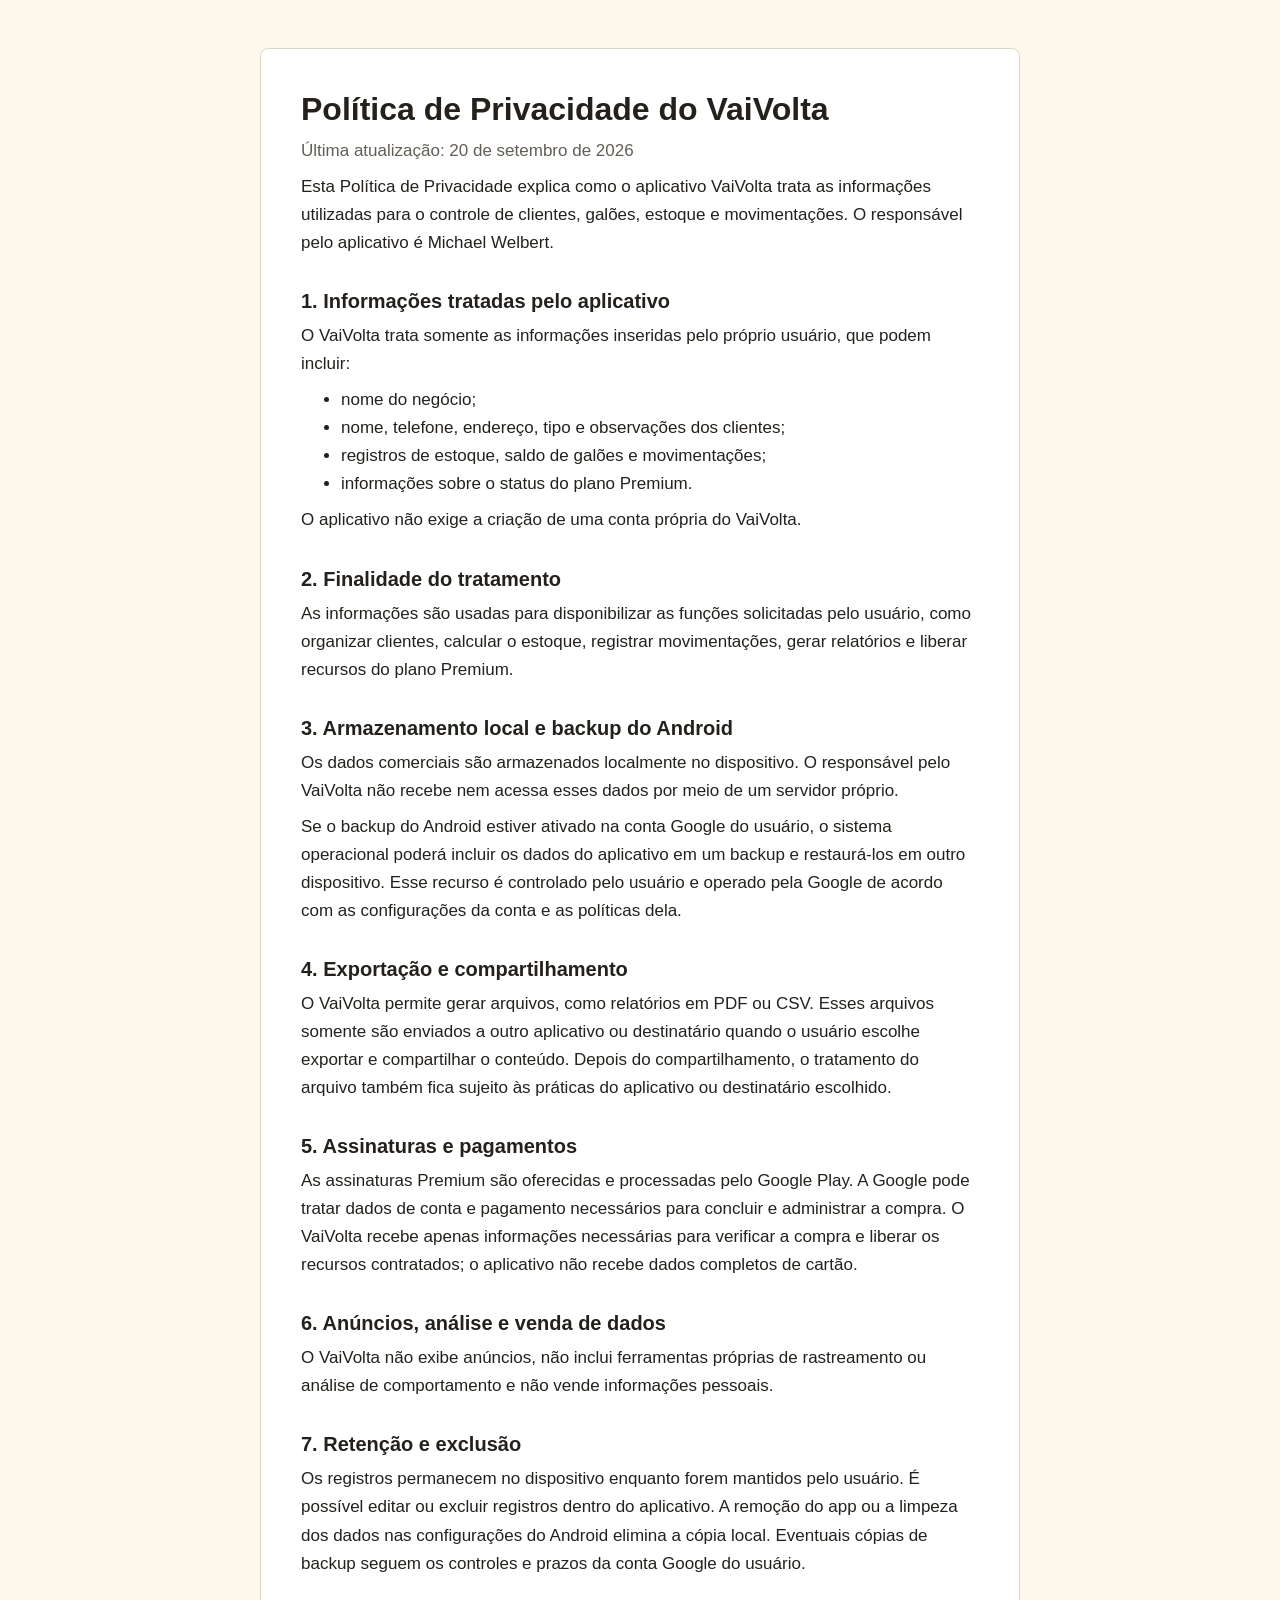
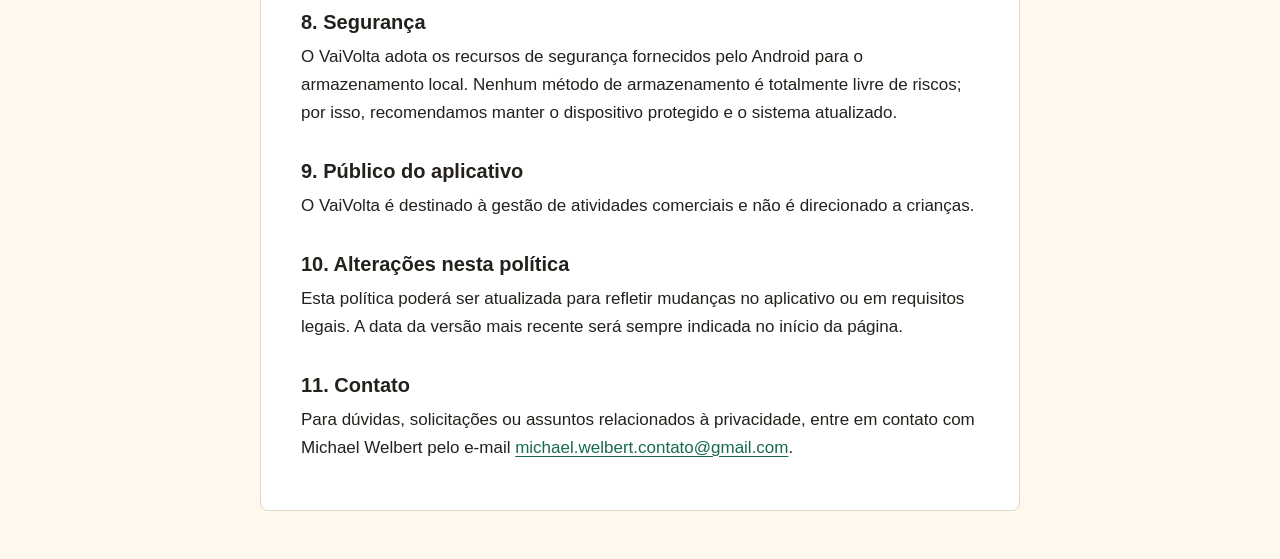
==== index.html @ edcf34df "Publica politica de privacidade do VaiVolta" ====
<!doctype html>
<html lang="pt-BR">
<head>
  <meta charset="utf-8">
  <meta name="viewport" content="width=device-width, initial-scale=1">
  <meta name="description" content="Política de Privacidade do aplicativo VaiVolta.">
  <title>Política de Privacidade - VaiVolta</title>
  <style>
    :root {
      color-scheme: light;
      --background: #fff8ed;
      --surface: #ffffff;
      --text: #24211d;
      --muted: #625d55;
      --accent: #176b4d;
      --border: #ddd6ca;
    }

    * {
      box-sizing: border-box;
    }

    body {
      margin: 0;
      background: var(--background);
      color: var(--text);
      font-family: -apple-system, BlinkMacSystemFont, "Segoe UI", sans-serif;
      font-size: 17px;
      line-height: 1.65;
    }

    main {
      width: min(760px, calc(100% - 32px));
      margin: 48px auto;
      padding: 40px;
      background: var(--surface);
      border: 1px solid var(--border);
      border-radius: 8px;
    }

    h1,
    h2 {
      line-height: 1.25;
    }

    h1 {
      margin: 0 0 8px;
      font-size: 2rem;
    }

    h2 {
      margin: 32px 0 8px;
      font-size: 1.25rem;
    }

    p,
    ul {
      margin: 8px 0;
    }

    .updated {
      color: var(--muted);
    }

    a {
      color: var(--accent);
      text-underline-offset: 3px;
    }

    @media (max-width: 600px) {
      main {
        margin: 0 auto;
        padding: 28px 20px 40px;
        border: 0;
        border-radius: 0;
      }

      h1 {
        font-size: 1.7rem;
      }
    }
  </style>
</head>
<body>
  <main>
    <h1>Política de Privacidade do VaiVolta</h1>
    <p class="updated">Última atualização: 20 de setembro de 2026</p>

    <p>
      Esta Política de Privacidade explica como o aplicativo VaiVolta trata as
      informações utilizadas para o controle de clientes, galões, estoque e
      movimentações. O responsável pelo aplicativo é Michael Welbert.
    </p>

    <h2>1. Informações tratadas pelo aplicativo</h2>
    <p>O VaiVolta trata somente as informações inseridas pelo próprio usuário, que podem incluir:</p>
    <ul>
      <li>nome do negócio;</li>
      <li>nome, telefone, endereço, tipo e observações dos clientes;</li>
      <li>registros de estoque, saldo de galões e movimentações;</li>
      <li>informações sobre o status do plano Premium.</li>
    </ul>
    <p>O aplicativo não exige a criação de uma conta própria do VaiVolta.</p>

    <h2>2. Finalidade do tratamento</h2>
    <p>
      As informações são usadas para disponibilizar as funções solicitadas pelo
      usuário, como organizar clientes, calcular o estoque, registrar movimentações,
      gerar relatórios e liberar recursos do plano Premium.
    </p>

    <h2>3. Armazenamento local e backup do Android</h2>
    <p>
      Os dados comerciais são armazenados localmente no dispositivo. O responsável
      pelo VaiVolta não recebe nem acessa esses dados por meio de um servidor próprio.
    </p>
    <p>
      Se o backup do Android estiver ativado na conta Google do usuário, o sistema
      operacional poderá incluir os dados do aplicativo em um backup e restaurá-los
      em outro dispositivo. Esse recurso é controlado pelo usuário e operado pela
      Google de acordo com as configurações da conta e as políticas dela.
    </p>

    <h2>4. Exportação e compartilhamento</h2>
    <p>
      O VaiVolta permite gerar arquivos, como relatórios em PDF ou CSV. Esses arquivos
      somente são enviados a outro aplicativo ou destinatário quando o usuário escolhe
      exportar e compartilhar o conteúdo. Depois do compartilhamento, o tratamento do
      arquivo também fica sujeito às práticas do aplicativo ou destinatário escolhido.
    </p>

    <h2>5. Assinaturas e pagamentos</h2>
    <p>
      As assinaturas Premium são oferecidas e processadas pelo Google Play. A Google
      pode tratar dados de conta e pagamento necessários para concluir e administrar
      a compra. O VaiVolta recebe apenas informações necessárias para verificar a compra
      e liberar os recursos contratados; o aplicativo não recebe dados completos de cartão.
    </p>

    <h2>6. Anúncios, análise e venda de dados</h2>
    <p>
      O VaiVolta não exibe anúncios, não inclui ferramentas próprias de rastreamento
      ou análise de comportamento e não vende informações pessoais.
    </p>

    <h2>7. Retenção e exclusão</h2>
    <p>
      Os registros permanecem no dispositivo enquanto forem mantidos pelo usuário.
      É possível editar ou excluir registros dentro do aplicativo. A remoção do app
      ou a limpeza dos dados nas configurações do Android elimina a cópia local.
      Eventuais cópias de backup seguem os controles e prazos da conta Google do usuário.
    </p>

    <h2>8. Segurança</h2>
    <p>
      O VaiVolta adota os recursos de segurança fornecidos pelo Android para o
      armazenamento local. Nenhum método de armazenamento é totalmente livre de riscos;
      por isso, recomendamos manter o dispositivo protegido e o sistema atualizado.
    </p>

    <h2>9. Público do aplicativo</h2>
    <p>
      O VaiVolta é destinado à gestão de atividades comerciais e não é direcionado a crianças.
    </p>

    <h2>10. Alterações nesta política</h2>
    <p>
      Esta política poderá ser atualizada para refletir mudanças no aplicativo ou em
      requisitos legais. A data da versão mais recente será sempre indicada no início da página.
    </p>

    <h2>11. Contato</h2>
    <p>
      Para dúvidas, solicitações ou assuntos relacionados à privacidade, entre em contato com
      Michael Welbert pelo e-mail
      <a href="mailto:michael.welbert.contato@gmail.com">michael.welbert.contato@gmail.com</a>.
    </p>
  </main>
</body>
</html>
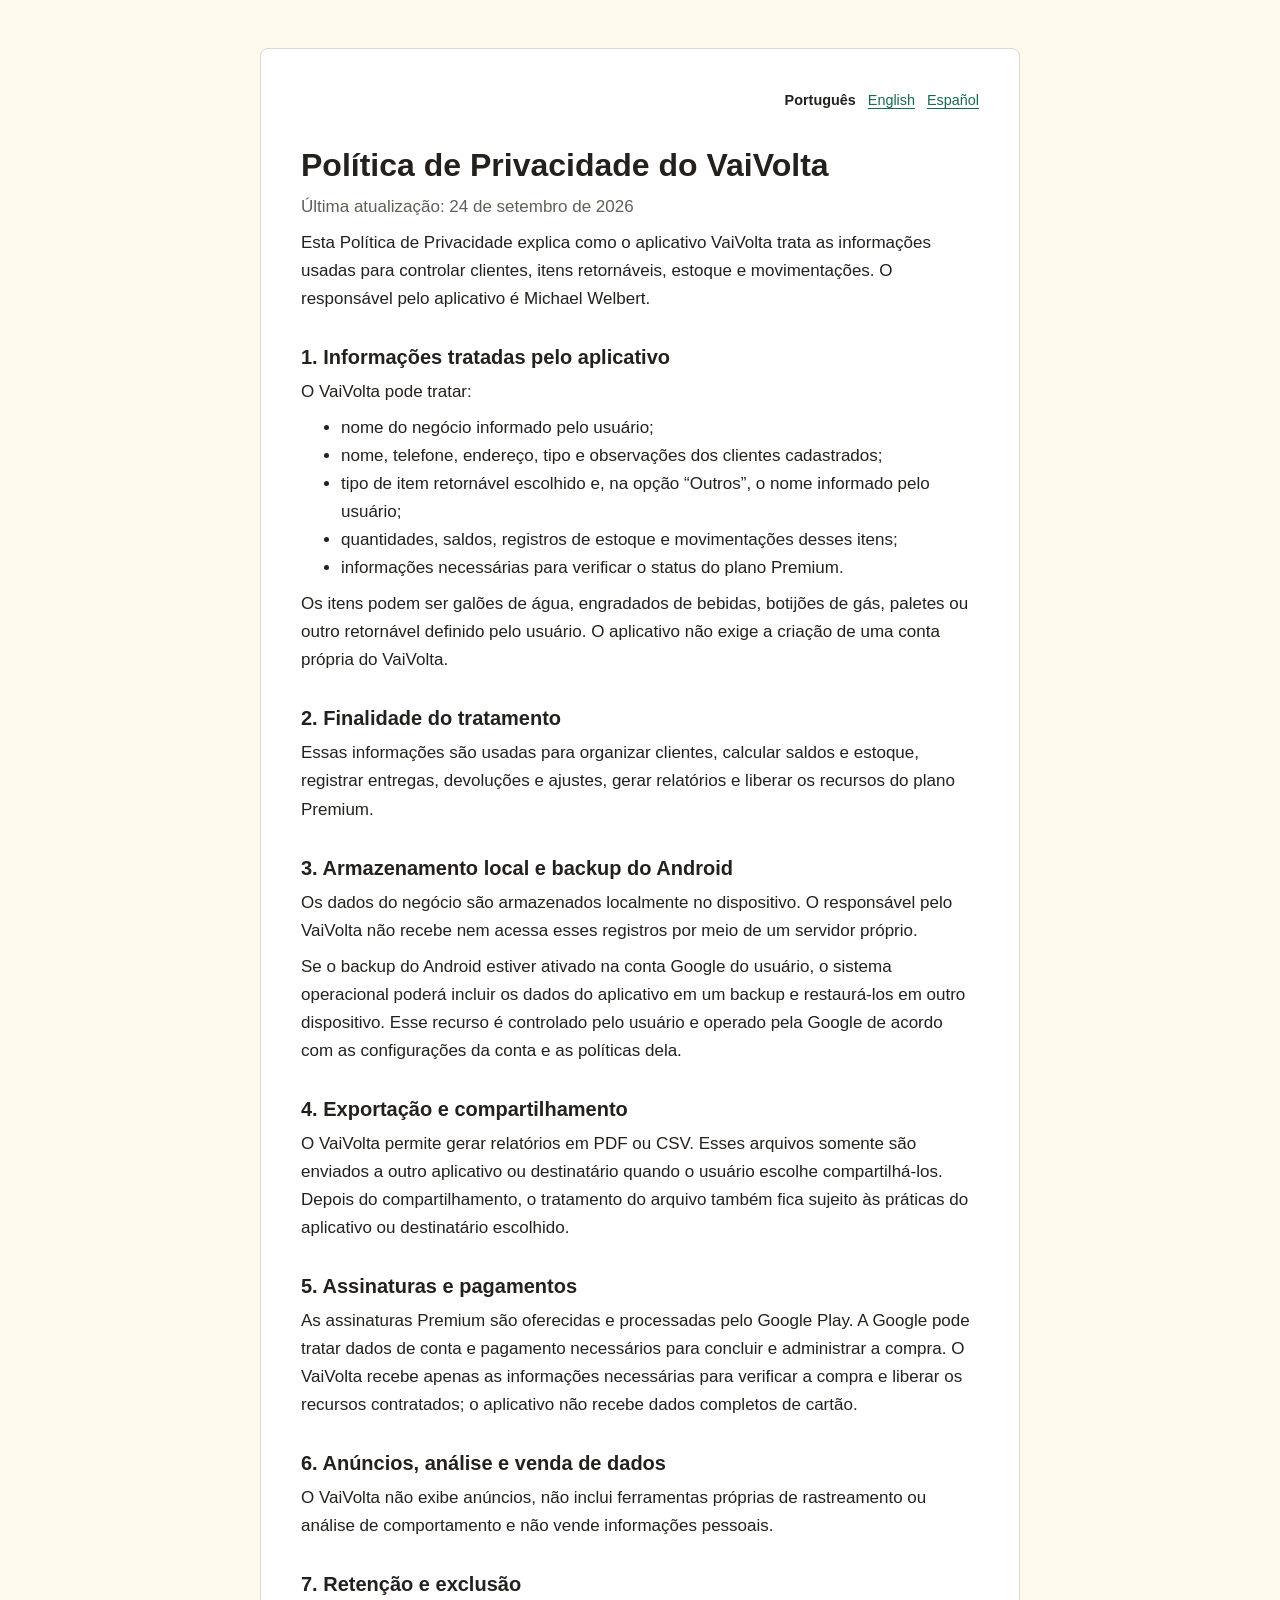
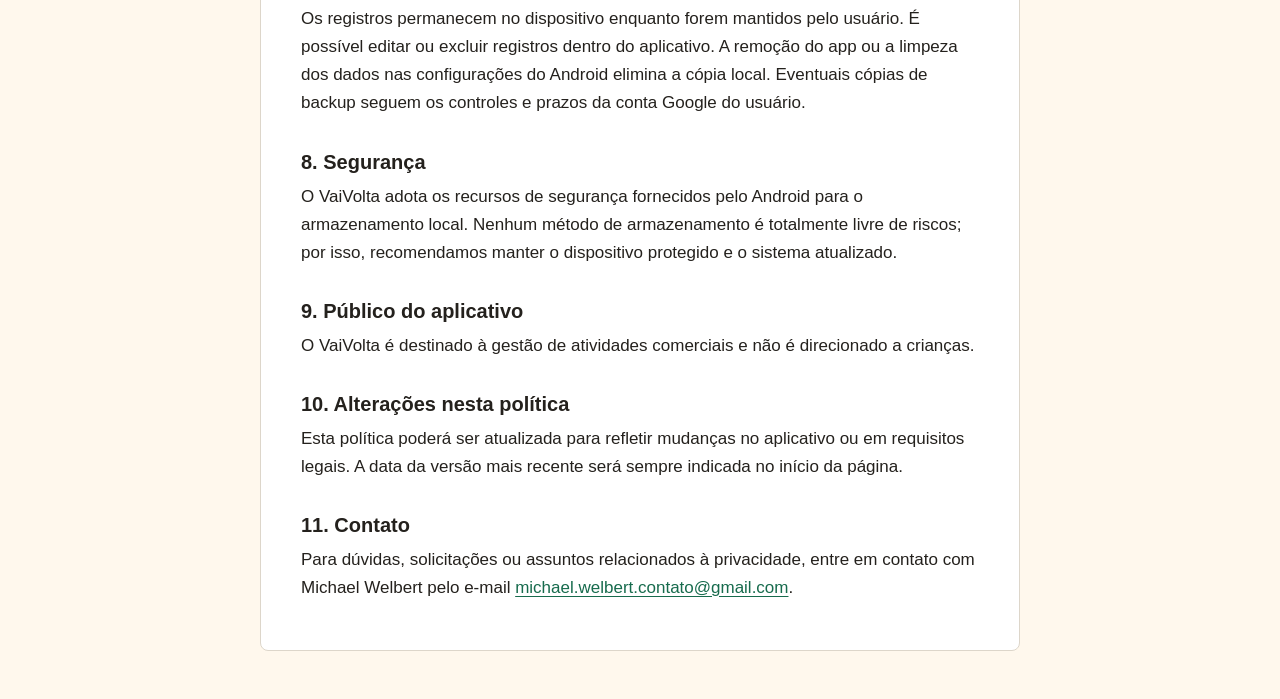
==== commit 8ed20e01: "Atualiza política para retornáveis em três idiomas" ====
--- a/index.html
+++ b/index.html
@@ -5,114 +5,54 @@
   <meta name="viewport" content="width=device-width, initial-scale=1">
   <meta name="description" content="Política de Privacidade do aplicativo VaiVolta.">
   <title>Política de Privacidade - VaiVolta</title>
-  <style>
-    :root {
-      color-scheme: light;
-      --background: #fff8ed;
-      --surface: #ffffff;
-      --text: #24211d;
-      --muted: #625d55;
-      --accent: #176b4d;
-      --border: #ddd6ca;
-    }
-
-    * {
-      box-sizing: border-box;
-    }
-
-    body {
-      margin: 0;
-      background: var(--background);
-      color: var(--text);
-      font-family: -apple-system, BlinkMacSystemFont, "Segoe UI", sans-serif;
-      font-size: 17px;
-      line-height: 1.65;
-    }
-
-    main {
-      width: min(760px, calc(100% - 32px));
-      margin: 48px auto;
-      padding: 40px;
-      background: var(--surface);
-      border: 1px solid var(--border);
-      border-radius: 8px;
-    }
-
-    h1,
-    h2 {
-      line-height: 1.25;
-    }
-
-    h1 {
-      margin: 0 0 8px;
-      font-size: 2rem;
-    }
-
-    h2 {
-      margin: 32px 0 8px;
-      font-size: 1.25rem;
-    }
-
-    p,
-    ul {
-      margin: 8px 0;
-    }
-
-    .updated {
-      color: var(--muted);
-    }
-
-    a {
-      color: var(--accent);
-      text-underline-offset: 3px;
-    }
-
-    @media (max-width: 600px) {
-      main {
-        margin: 0 auto;
-        padding: 28px 20px 40px;
-        border: 0;
-        border-radius: 0;
-      }
-
-      h1 {
-        font-size: 1.7rem;
-      }
-    }
-  </style>
+  <link rel="stylesheet" href="privacy-policy.css">
+  <link rel="alternate" hreflang="pt-BR" href="privacy-policy.html">
+  <link rel="alternate" hreflang="en" href="privacy-policy-en.html">
+  <link rel="alternate" hreflang="es" href="privacy-policy-es.html">
 </head>
 <body>
   <main>
+    <nav class="languages" aria-label="Idioma da política de privacidade">
+      <a href="privacy-policy.html" lang="pt-BR" aria-current="page">Português</a>
+      <a href="privacy-policy-en.html" lang="en">English</a>
+      <a href="privacy-policy-es.html" lang="es">Español</a>
+    </nav>
+
     <h1>Política de Privacidade do VaiVolta</h1>
-    <p class="updated">Última atualização: 20 de setembro de 2026</p>
+    <p class="updated">Última atualização: 24 de setembro de 2026</p>
 
     <p>
       Esta Política de Privacidade explica como o aplicativo VaiVolta trata as
-      informações utilizadas para o controle de clientes, galões, estoque e
+      informações usadas para controlar clientes, itens retornáveis, estoque e
       movimentações. O responsável pelo aplicativo é Michael Welbert.
     </p>
 
     <h2>1. Informações tratadas pelo aplicativo</h2>
-    <p>O VaiVolta trata somente as informações inseridas pelo próprio usuário, que podem incluir:</p>
+    <p>O VaiVolta pode tratar:</p>
     <ul>
-      <li>nome do negócio;</li>
-      <li>nome, telefone, endereço, tipo e observações dos clientes;</li>
-      <li>registros de estoque, saldo de galões e movimentações;</li>
-      <li>informações sobre o status do plano Premium.</li>
+      <li>nome do negócio informado pelo usuário;</li>
+      <li>nome, telefone, endereço, tipo e observações dos clientes cadastrados;</li>
+      <li>tipo de item retornável escolhido e, na opção “Outros”, o nome informado pelo usuário;</li>
+      <li>quantidades, saldos, registros de estoque e movimentações desses itens;</li>
+      <li>informações necessárias para verificar o status do plano Premium.</li>
     </ul>
-    <p>O aplicativo não exige a criação de uma conta própria do VaiVolta.</p>
+    <p>
+      Os itens podem ser galões de água, engradados de bebidas, botijões de gás,
+      paletes ou outro retornável definido pelo usuário. O aplicativo não exige a
+      criação de uma conta própria do VaiVolta.
+    </p>
 
     <h2>2. Finalidade do tratamento</h2>
     <p>
-      As informações são usadas para disponibilizar as funções solicitadas pelo
-      usuário, como organizar clientes, calcular o estoque, registrar movimentações,
-      gerar relatórios e liberar recursos do plano Premium.
+      Essas informações são usadas para organizar clientes, calcular saldos e estoque,
+      registrar entregas, devoluções e ajustes, gerar relatórios e liberar os recursos
+      do plano Premium.
     </p>
 
     <h2>3. Armazenamento local e backup do Android</h2>
     <p>
-      Os dados comerciais são armazenados localmente no dispositivo. O responsável
-      pelo VaiVolta não recebe nem acessa esses dados por meio de um servidor próprio.
+      Os dados do negócio são armazenados localmente no dispositivo. O responsável
+      pelo VaiVolta não recebe nem acessa esses registros por meio de um servidor próprio.
     </p>
     <p>
       Se o backup do Android estiver ativado na conta Google do usuário, o sistema
@@ -123,18 +63,19 @@
 
     <h2>4. Exportação e compartilhamento</h2>
     <p>
-      O VaiVolta permite gerar arquivos, como relatórios em PDF ou CSV. Esses arquivos
-      somente são enviados a outro aplicativo ou destinatário quando o usuário escolhe
-      exportar e compartilhar o conteúdo. Depois do compartilhamento, o tratamento do
-      arquivo também fica sujeito às práticas do aplicativo ou destinatário escolhido.
+      O VaiVolta permite gerar relatórios em PDF ou CSV. Esses arquivos somente são
+      enviados a outro aplicativo ou destinatário quando o usuário escolhe compartilhá-los.
+      Depois do compartilhamento, o tratamento do arquivo também fica sujeito às
+      práticas do aplicativo ou destinatário escolhido.
     </p>
 
     <h2>5. Assinaturas e pagamentos</h2>
     <p>
       As assinaturas Premium são oferecidas e processadas pelo Google Play. A Google
       pode tratar dados de conta e pagamento necessários para concluir e administrar
-      a compra. O VaiVolta recebe apenas informações necessárias para verificar a compra
-      e liberar os recursos contratados; o aplicativo não recebe dados completos de cartão.
+      a compra. O VaiVolta recebe apenas as informações necessárias para verificar a
+      compra e liberar os recursos contratados; o aplicativo não recebe dados completos
+      de cartão.
     </p>
 
     <h2>6. Anúncios, análise e venda de dados</h2>
--- a/privacy-policy.css
+++ b/privacy-policy.css
@@ -0,0 +1,62 @@
+:root {
+  color-scheme: light;
+  --background: #fff8ed;
+  --surface: #ffffff;
+  --text: #24211d;
+  --muted: #625d55;
+  --accent: #176b4d;
+  --border: #ddd6ca;
+}
+
+* { box-sizing: border-box; }
+
+body {
+  margin: 0;
+  background: var(--background);
+  color: var(--text);
+  font-family: -apple-system, BlinkMacSystemFont, "Segoe UI", sans-serif;
+  font-size: 17px;
+  line-height: 1.65;
+}
+
+main {
+  width: min(760px, calc(100% - 32px));
+  margin: 48px auto;
+  padding: 40px;
+  background: var(--surface);
+  border: 1px solid var(--border);
+  border-radius: 8px;
+}
+
+.languages {
+  display: flex;
+  flex-wrap: wrap;
+  justify-content: flex-end;
+  gap: 12px;
+  margin-bottom: 32px;
+  font-size: 0.9rem;
+}
+
+.languages a[aria-current="page"] {
+  color: var(--text);
+  font-weight: 700;
+  text-decoration: none;
+}
+
+h1, h2 { line-height: 1.25; }
+h1 { margin: 0 0 8px; font-size: 2rem; }
+h2 { margin: 32px 0 8px; font-size: 1.25rem; }
+p, ul { margin: 8px 0; }
+.updated { color: var(--muted); }
+a { color: var(--accent); text-underline-offset: 3px; }
+
+@media (max-width: 600px) {
+  main {
+    margin: 0 auto;
+    padding: 28px 20px 40px;
+    border: 0;
+    border-radius: 0;
+  }
+
+  h1 { font-size: 1.7rem; }
+}
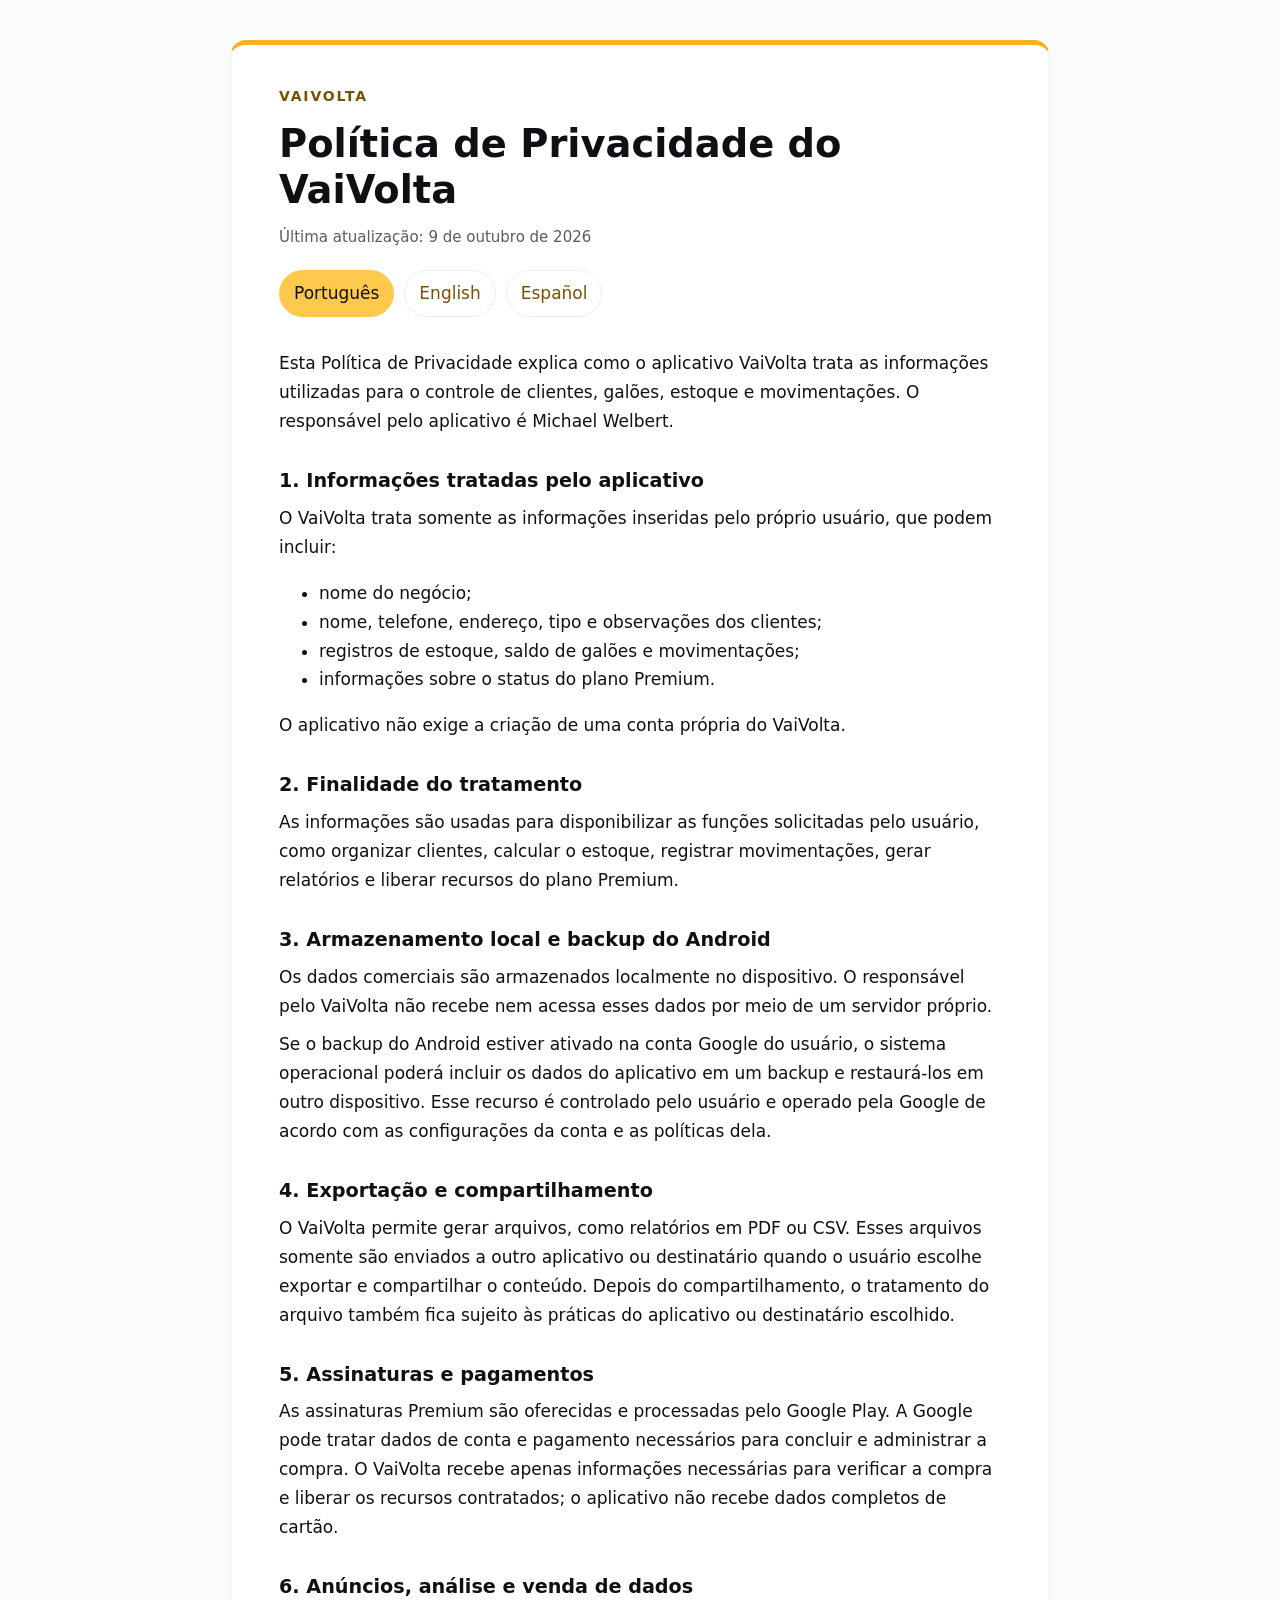
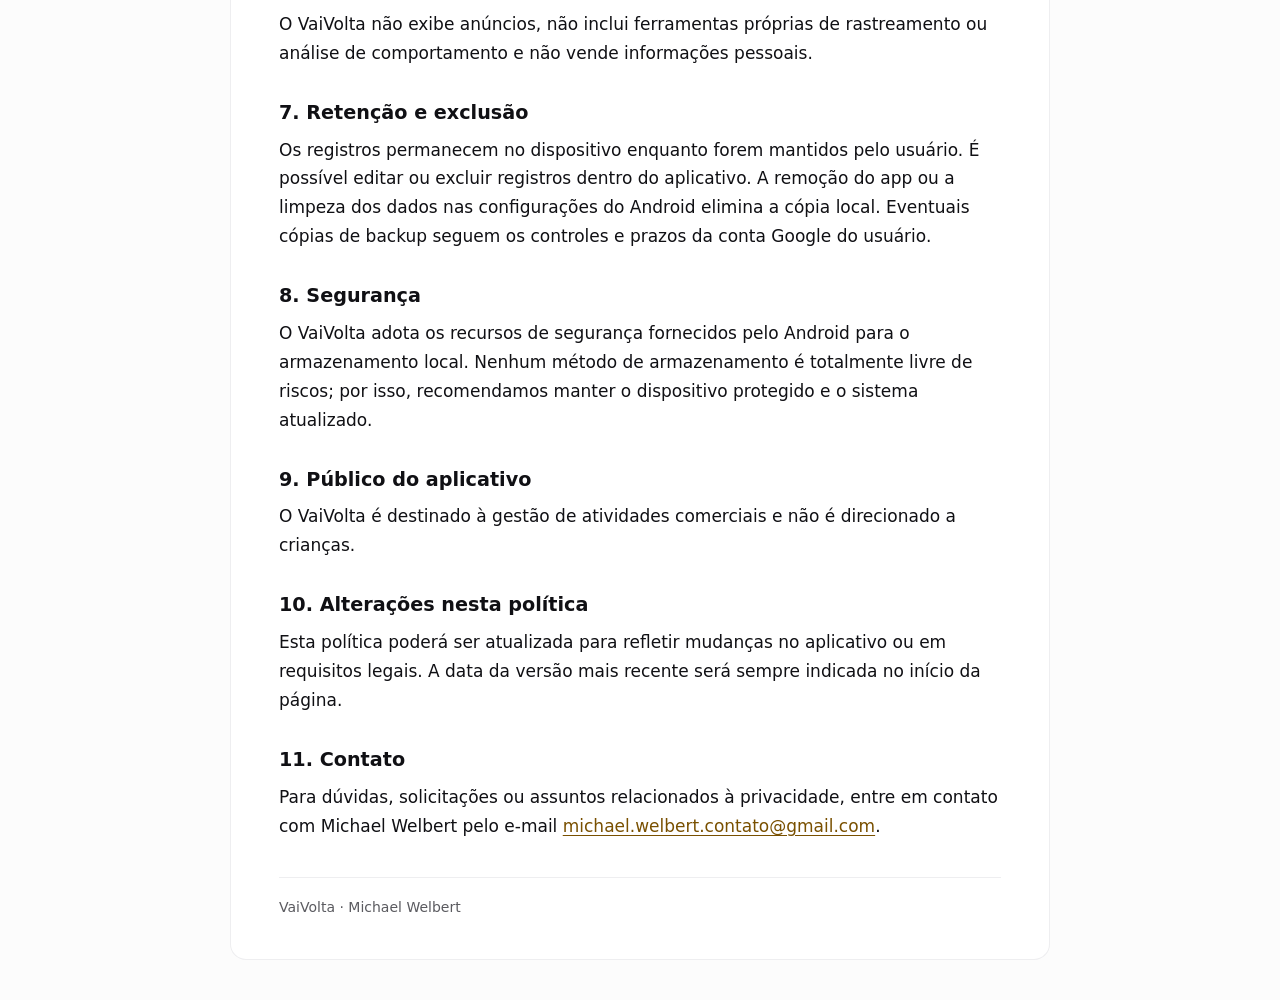
==== commit 8fec828c: "Add English and Spanish privacy policies with VaiVolta app colors" ====
--- a/index.html
+++ b/index.html
@@ -1,121 +1,74 @@
 <!doctype html>
-<html lang="pt-BR">
-<head>
-  <meta charset="utf-8">
-  <meta name="viewport" content="width=device-width, initial-scale=1">
-  <meta name="description" content="Política de Privacidade do aplicativo VaiVolta.">
-  <title>Política de Privacidade - VaiVolta</title>
-  <link rel="stylesheet" href="privacy-policy.css">
-  <link rel="alternate" hreflang="pt-BR" href="privacy-policy.html">
-  <link rel="alternate" hreflang="en" href="privacy-policy-en.html">
-  <link rel="alternate" hreflang="es" href="privacy-policy-es.html">
-</head>
-<body>
-  <main>
-    <nav class="languages" aria-label="Idioma da política de privacidade">
-      <a href="privacy-policy.html" lang="pt-BR" aria-current="page">Português</a>
-      <a href="privacy-policy-en.html" lang="en">English</a>
-      <a href="privacy-policy-es.html" lang="es">Español</a>
-    </nav>
-
-    <h1>Política de Privacidade do VaiVolta</h1>
-    <p class="updated">Última atualização: 24 de setembro de 2026</p>
-
-    <p>
-      Esta Política de Privacidade explica como o aplicativo VaiVolta trata as
-      informações usadas para controlar clientes, itens retornáveis, estoque e
+<html lang="pt-BR"><head><meta charset="utf-8"><meta name="viewport" content="width=device-width, initial-scale=1"><meta name="description" content="Política de Privacidade do VaiVolta"><title>Política de Privacidade do VaiVolta</title><style>
+:root{color-scheme:light;--bg:#fcfcfc;--paper:#fff;--ink:#101014;--muted:#5b5b60;--accent:#795000;--primary:#ffc94d;--border:#eeeef0}
+*{box-sizing:border-box}body{margin:0;background:var(--bg);color:var(--ink);font:17px/1.7 system-ui,-apple-system,BlinkMacSystemFont,"Segoe UI",sans-serif}
+main{max-width:820px;margin:40px auto;padding:40px 48px;background:var(--paper);border:1px solid var(--border);border-radius:16px;border-top:5px solid #ffb01f}
+.brand{font-size:14px;letter-spacing:.13em;font-weight:750;color:var(--accent)}nav{display:flex;flex-wrap:wrap;gap:10px;margin:20px 0 32px}nav a{padding:8px 14px;border:1px solid var(--border);border-radius:24px;text-decoration:none}nav a[aria-current=page]{background:var(--primary);color:var(--ink);border-color:var(--primary)}
+h1{font-size:clamp(1.7rem,5vw,2.4rem);line-height:1.2;margin:12px 0}h2{font-size:1.2rem;line-height:1.35;margin:32px 0 10px}p{margin:10px 0}.updated{color:var(--muted);font-size:15px}a{color:var(--accent);text-underline-offset:3px;overflow-wrap:anywhere}a:focus-visible{outline:3px solid #f0a000;outline-offset:4px}code{font-size:.9em;overflow-wrap:anywhere}footer{margin-top:36px;border-top:1px solid var(--border);padding-top:18px;color:var(--muted);font-size:14px}
+@media(max-width:600px){main{margin:0;padding:28px 22px;border:0;border-radius:0}}@media print{body{background:#fff}main{border:0;margin:0;padding:0;max-width:none}nav{display:none}a{color:inherit}}
+</style></head><body><main><header><div class="brand">VAIVOLTA</div><h1>Política de Privacidade do VaiVolta</h1><p class="updated">Última atualização: 9 de outubro de 2026</p><nav aria-label="Idioma da política"><a href="index.html" lang="pt-BR" hreflang="pt-BR" aria-current="page">Português</a><a href="en.html" lang="en" hreflang="en">English</a><a href="es.html" lang="es" hreflang="es">Español</a></nav></header><p>Esta Política de Privacidade explica como o aplicativo VaiVolta trata as
+      informações utilizadas para o controle de clientes, galões, estoque e
       movimentações. O responsável pelo aplicativo é Michael Welbert.
-    </p>
-
-    <h2>1. Informações tratadas pelo aplicativo</h2>
-    <p>O VaiVolta pode tratar:</p>
+    </p><section><h2>1. Informações tratadas pelo aplicativo</h2><p>O VaiVolta trata somente as informações inseridas pelo próprio usuário, que podem incluir:</p>
     <ul>
-      <li>nome do negócio informado pelo usuário;</li>
-      <li>nome, telefone, endereço, tipo e observações dos clientes cadastrados;</li>
-      <li>tipo de item retornável escolhido e, na opção “Outros”, o nome informado pelo usuário;</li>
-      <li>quantidades, saldos, registros de estoque e movimentações desses itens;</li>
-      <li>informações necessárias para verificar o status do plano Premium.</li>
+      <li>nome do negócio;</li>
+      <li>nome, telefone, endereço, tipo e observações dos clientes;</li>
+      <li>registros de estoque, saldo de galões e movimentações;</li>
+      <li>informações sobre o status do plano Premium.</li>
     </ul>
-    <p>
-      Os itens podem ser galões de água, engradados de bebidas, botijões de gás,
-      paletes ou outro retornável definido pelo usuário. O aplicativo não exige a
-      criação de uma conta própria do VaiVolta.
-    </p>
-
-    <h2>2. Finalidade do tratamento</h2>
-    <p>
-      Essas informações são usadas para organizar clientes, calcular saldos e estoque,
-      registrar entregas, devoluções e ajustes, gerar relatórios e liberar os recursos
-      do plano Premium.
-    </p>
-
-    <h2>3. Armazenamento local e backup do Android</h2>
-    <p>
-      Os dados do negócio são armazenados localmente no dispositivo. O responsável
-      pelo VaiVolta não recebe nem acessa esses registros por meio de um servidor próprio.
+    <p>O aplicativo não exige a criação de uma conta própria do VaiVolta.</p></section>
+<section><h2>2. Finalidade do tratamento</h2><p>
+      As informações são usadas para disponibilizar as funções solicitadas pelo
+      usuário, como organizar clientes, calcular o estoque, registrar movimentações,
+      gerar relatórios e liberar recursos do plano Premium.
+    </p></section>
+<section><h2>3. Armazenamento local e backup do Android</h2><p>
+      Os dados comerciais são armazenados localmente no dispositivo. O responsável
+      pelo VaiVolta não recebe nem acessa esses dados por meio de um servidor próprio.
     </p>
     <p>
       Se o backup do Android estiver ativado na conta Google do usuário, o sistema
       operacional poderá incluir os dados do aplicativo em um backup e restaurá-los
       em outro dispositivo. Esse recurso é controlado pelo usuário e operado pela
       Google de acordo com as configurações da conta e as políticas dela.
-    </p>
-
-    <h2>4. Exportação e compartilhamento</h2>
-    <p>
-      O VaiVolta permite gerar relatórios em PDF ou CSV. Esses arquivos somente são
-      enviados a outro aplicativo ou destinatário quando o usuário escolhe compartilhá-los.
-      Depois do compartilhamento, o tratamento do arquivo também fica sujeito às
-      práticas do aplicativo ou destinatário escolhido.
-    </p>
-
-    <h2>5. Assinaturas e pagamentos</h2>
-    <p>
+    </p></section>
+<section><h2>4. Exportação e compartilhamento</h2><p>
+      O VaiVolta permite gerar arquivos, como relatórios em PDF ou CSV. Esses arquivos
+      somente são enviados a outro aplicativo ou destinatário quando o usuário escolhe
+      exportar e compartilhar o conteúdo. Depois do compartilhamento, o tratamento do
+      arquivo também fica sujeito às práticas do aplicativo ou destinatário escolhido.
+    </p></section>
+<section><h2>5. Assinaturas e pagamentos</h2><p>
       As assinaturas Premium são oferecidas e processadas pelo Google Play. A Google
       pode tratar dados de conta e pagamento necessários para concluir e administrar
-      a compra. O VaiVolta recebe apenas as informações necessárias para verificar a
-      compra e liberar os recursos contratados; o aplicativo não recebe dados completos
-      de cartão.
-    </p>
-
-    <h2>6. Anúncios, análise e venda de dados</h2>
-    <p>
+      a compra. O VaiVolta recebe apenas informações necessárias para verificar a compra
+      e liberar os recursos contratados; o aplicativo não recebe dados completos de cartão.
+    </p></section>
+<section><h2>6. Anúncios, análise e venda de dados</h2><p>
       O VaiVolta não exibe anúncios, não inclui ferramentas próprias de rastreamento
       ou análise de comportamento e não vende informações pessoais.
-    </p>
-
-    <h2>7. Retenção e exclusão</h2>
-    <p>
+    </p></section>
+<section><h2>7. Retenção e exclusão</h2><p>
       Os registros permanecem no dispositivo enquanto forem mantidos pelo usuário.
       É possível editar ou excluir registros dentro do aplicativo. A remoção do app
       ou a limpeza dos dados nas configurações do Android elimina a cópia local.
       Eventuais cópias de backup seguem os controles e prazos da conta Google do usuário.
-    </p>
-
-    <h2>8. Segurança</h2>
-    <p>
+    </p></section>
+<section><h2>8. Segurança</h2><p>
       O VaiVolta adota os recursos de segurança fornecidos pelo Android para o
       armazenamento local. Nenhum método de armazenamento é totalmente livre de riscos;
       por isso, recomendamos manter o dispositivo protegido e o sistema atualizado.
-    </p>
-
-    <h2>9. Público do aplicativo</h2>
-    <p>
+    </p></section>
+<section><h2>9. Público do aplicativo</h2><p>
       O VaiVolta é destinado à gestão de atividades comerciais e não é direcionado a crianças.
-    </p>
-
-    <h2>10. Alterações nesta política</h2>
-    <p>
+    </p></section>
+<section><h2>10. Alterações nesta política</h2><p>
       Esta política poderá ser atualizada para refletir mudanças no aplicativo ou em
       requisitos legais. A data da versão mais recente será sempre indicada no início da página.
-    </p>
-
-    <h2>11. Contato</h2>
-    <p>
+    </p></section>
+<section><h2>11. Contato</h2><p>
       Para dúvidas, solicitações ou assuntos relacionados à privacidade, entre em contato com
       Michael Welbert pelo e-mail
       <a href="mailto:michael.welbert.contato@gmail.com">michael.welbert.contato@gmail.com</a>.
-    </p>
-  </main>
-</body>
-</html>
+    </p></section>
+<footer>VaiVolta · Michael Welbert</footer></main></body></html>
